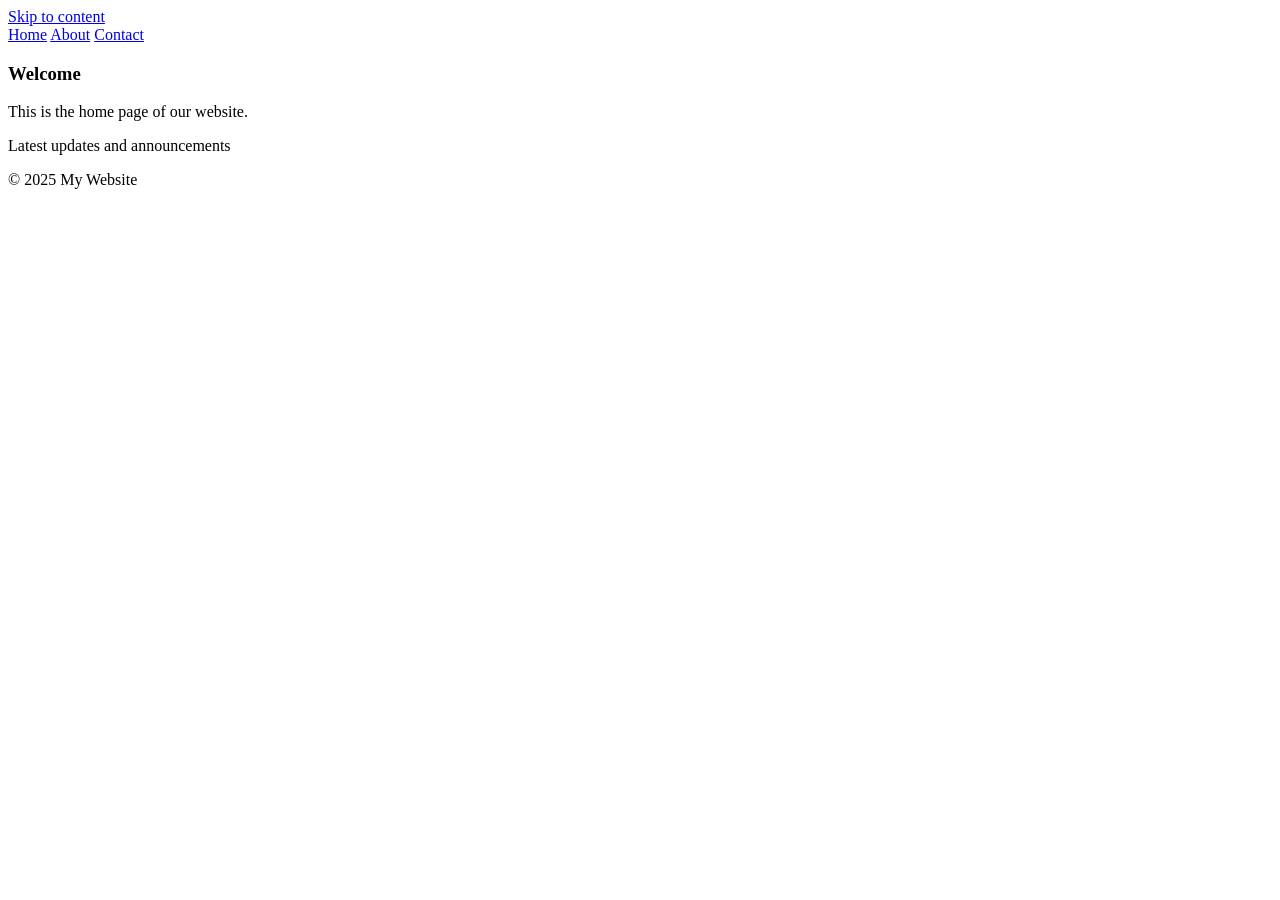
==== index.html @ 4c02ec26 "Task 5" ====
<html lang="en">
  <head>
    <meta charset="UTF-8" />
    <title>Home | My Website</title>

    <meta
      name="description"
      content="Welcome to the home page of My Website."
    />
    <link rel="canonical" href="https://example.com/index.html" />

    <meta property="og:title" content="My Website" />
    <meta
      property="og:description"
      content="Learn more about our services and team."
    />
    <meta property="og:image" content="og-image.jpg" />
  </head>

  <body>
    <a href="#content">Skip to content</a>

    <header>
      <nav>
        <a href="index.html">Home</a>
        <a href="about.html">About</a>
        <a href="contact.html">Contact</a>
      </nav>
    </header>

    <main id="content">
      <section>
        <article>
          <h1>Welcome</h1>
          <p>This is the home page of our website.</p>
        </article>
      </section>

      <aside>
        <p>Latest updates and announcements</p>
      </aside>
    </main>

    <footer>
      <p>© 2025 My Website</p>
    </footer>
  </body>
</html>
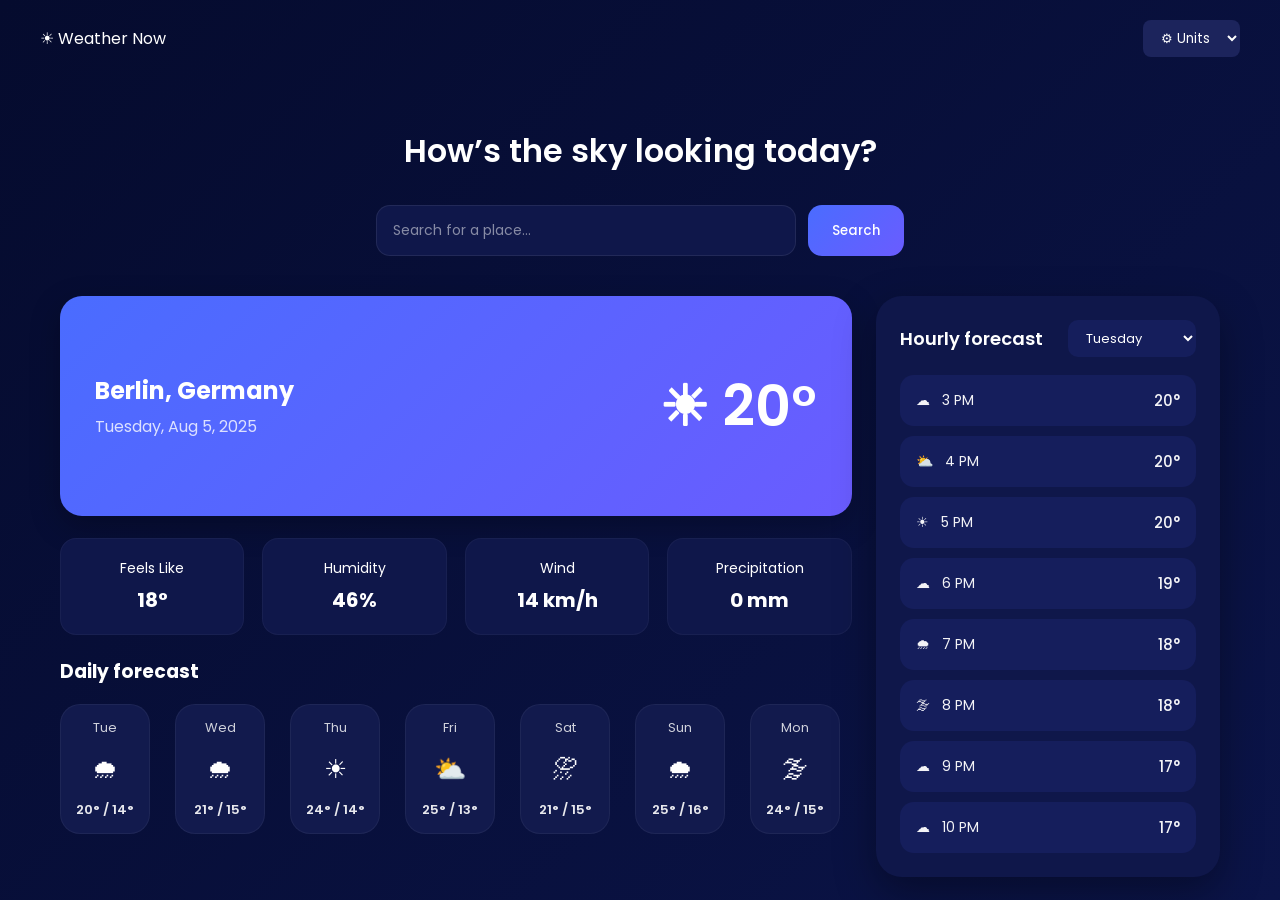
==== commit b6b9d4dd: "fix2" ====
--- a/index.html
+++ b/index.html
@@ -1,48 +1,147 @@
+<!doctype html>
 <html lang="en">
   <head>
     <meta charset="UTF-8" />
-    <title>Home | My Website</title>
+    <meta name="viewport" content="width=device-width, initial-scale=1.0" />
+    <title>Weather Now</title>
 
-    <meta
-      name="description"
-      content="Welcome to the home page of My Website."
+    <link rel="stylesheet" href="style.css" />
+    <link
+      href="https://fonts.googleapis.com/css2?family=Poppins:wght@300;400;600&display=swap"
+      rel="stylesheet"
     />
-    <link rel="canonical" href="https://example.com/index.html" />
-
-    <meta property="og:title" content="My Website" />
-    <meta
-      property="og:description"
-      content="Learn more about our services and team."
-    />
-    <meta property="og:image" content="og-image.jpg" />
   </head>
-
   <body>
-    <a href="#content">Skip to content</a>
-
-    <header>
-      <nav>
-        <a href="index.html">Home</a>
-        <a href="about.html">About</a>
-        <a href="contact.html">Contact</a>
-      </nav>
+    <header class="top-bar">
+      <div class="logo">☀ Weather Now</div>
+      <select class="units-btn">
+        <option>⚙ Units</option>
+      </select>
     </header>
 
-    <main id="content">
-      <section>
-        <article>
-          <h1>Welcome</h1>
-          <p>This is the home page of our website.</p>
-        </article>
+    <main class="container">
+      <h1>How’s the sky looking today?</h1>
+
+      <div class="search-box">
+        <input type="text" placeholder="Search for a place..." />
+        <button>Search</button>
+      </div>
+
+      <section class="content">
+        <!-- LEFT -->
+        <div class="left">
+          <div class="current-weather">
+            <div>
+              <h2>Berlin, Germany</h2>
+              <p>Tuesday, Aug 5, 2025</p>
+            </div>
+            <div class="temp">☀ 20°</div>
+          </div>
+
+          <div class="stats">
+            <div class="card">Feels Like<strong>18°</strong></div>
+            <div class="card">Humidity<strong>46%</strong></div>
+            <div class="card">Wind<strong>14 km/h</strong></div>
+            <div class="card">Precipitation<strong>0 mm</strong></div>
+          </div>
+
+          <div class="daily">
+            <h3>Daily forecast</h3>
+
+            <div class="days">
+              <div class="day">
+                <div class="name">Tue</div>
+                <div class="icon">🌧</div>
+                <div class="temp">20° / 14°</div>
+              </div>
+
+              <div class="day">
+                <div class="name">Wed</div>
+                <div class="icon">🌧</div>
+                <div class="temp">21° / 15°</div>
+              </div>
+
+              <div class="day">
+                <div class="name">Thu</div>
+                <div class="icon">☀</div>
+                <div class="temp">24° / 14°</div>
+              </div>
+
+              <div class="day">
+                <div class="name">Fri</div>
+                <div class="icon">⛅</div>
+                <div class="temp">25° / 13°</div>
+              </div>
+
+              <div class="day">
+                <div class="name">Sat</div>
+                <div class="icon">⛈</div>
+                <div class="temp">21° / 15°</div>
+              </div>
+
+              <div class="day">
+                <div class="name">Sun</div>
+                <div class="icon">🌧</div>
+                <div class="temp">25° / 16°</div>
+              </div>
+
+              <div class="day">
+                <div class="name">Mon</div>
+                <div class="icon">🌫</div>
+                <div class="temp">24° / 15°</div>
+              </div>
+            </div>
+          </div>
+        </div>
+
+        <!-- RIGHT -->
+        <aside class="right">
+          <div class="right-header">
+            <h3>Hourly forecast</h3>
+
+            <select class="day-select">
+              <option>Tuesday</option>
+              <option>Wednesday</option>
+              <option>Thursday</option>
+            </select>
+          </div>
+
+          <ul class="hourly">
+            <li>
+              <div class="time"><span>☁</span>3 PM</div>
+              <span class="deg">20°</span>
+            </li>
+            <li>
+              <div class="time"><span>⛅</span>4 PM</div>
+              <span class="deg">20°</span>
+            </li>
+            <li>
+              <div class="time"><span>☀</span>5 PM</div>
+              <span class="deg">20°</span>
+            </li>
+            <li>
+              <div class="time"><span>☁</span>6 PM</div>
+              <span class="deg">19°</span>
+            </li>
+            <li>
+              <div class="time"><span>🌧</span>7 PM</div>
+              <span class="deg">18°</span>
+            </li>
+            <li>
+              <div class="time"><span>🌫</span>8 PM</div>
+              <span class="deg">18°</span>
+            </li>
+            <li>
+              <div class="time"><span>☁</span>9 PM</div>
+              <span class="deg">17°</span>
+            </li>
+            <li>
+              <div class="time"><span>☁</span>10 PM</div>
+              <span class="deg">17°</span>
+            </li>
+          </ul>
+        </aside>
       </section>
-
-      <aside>
-        <p>Latest updates and announcements</p>
-      </aside>
     </main>
-
-    <footer>
-      <p>© 2025 My Website</p>
-    </footer>
   </body>
 </html>
--- a/style.css
+++ b/style.css
@@ -0,0 +1,267 @@
+* {
+  margin: 0;
+  padding: 0;
+  box-sizing: border-box;
+  font-family: "Poppins", sans-serif;
+}
+
+body {
+  background: linear-gradient(135deg, #050b2e, #0b1448);
+  color: #fff;
+  min-height: 100vh;
+}
+
+/* HEADER */
+.top-bar {
+  display: flex;
+  justify-content: space-between;
+  align-items: center;
+  padding: 20px 40px;
+}
+
+.units-btn {
+  background: #1c245c;
+  color: #fff;
+  border: none;
+  padding: 8px 14px;
+  border-radius: 8px;
+  cursor: pointer;
+}
+
+/* MAIN */
+.container {
+  max-width: 1200px;
+  margin: auto;
+  padding: 20px;
+}
+
+.container h1 {
+  text-align: center;
+  margin: 30px 0;
+  font-weight: 600;
+}
+
+/* SEARCH */
+.search-box {
+  display: flex;
+  justify-content: center;
+  gap: 12px;
+  margin-bottom: 40px;
+}
+
+.search-box input {
+  width: 420px;
+  padding: 14px 16px;
+  border-radius: 14px;
+  border: 1px solid rgba(255, 255, 255, 0.08);
+  outline: none;
+  background: #0f174a;
+  color: #fff;
+  font-size: 14px;
+  transition: 0.3s;
+}
+
+.search-box input::placeholder {
+  color: rgba(255, 255, 255, 0.5);
+}
+
+.search-box input:focus {
+  border-color: #4a6cff;
+  box-shadow: 0 0 0 2px rgba(74, 108, 255, 0.25);
+}
+
+.search-box button {
+  padding: 14px 24px;
+  background: linear-gradient(135deg, #4a6cff, #6a5cff);
+  color: white;
+  border: none;
+  border-radius: 14px;
+  cursor: pointer;
+  font-weight: 500;
+}
+
+/* CONTENT LAYOUT */
+.content {
+  display: grid;
+  grid-template-columns: 2.3fr 1fr;
+  gap: 24px;
+  align-items: stretch;
+}
+
+/* CURRENT WEATHER */
+.current-weather {
+  background: linear-gradient(135deg, #4a6cff, #6a5cff);
+  border-radius: 22px;
+  padding: 35px;
+  display: flex;
+  justify-content: space-between;
+  align-items: center;
+  min-height: 220px;
+  box-shadow: 0 10px 30px rgba(0, 0, 0, 0.25);
+}
+
+.current-weather h2 {
+  font-size: 24px;
+  margin-bottom: 6px;
+}
+
+.current-weather p {
+  opacity: 0.8;
+}
+
+.temp {
+  font-size: 56px;
+  font-weight: 600;
+}
+
+/* STATS */
+.stats {
+  display: grid;
+  grid-template-columns: repeat(4, 1fr);
+  gap: 18px;
+  margin-top: 22px;
+  margin-bottom: 22px;
+}
+
+.card {
+  background: #0f174a;
+  border-radius: 16px;
+  padding: 20px;
+  text-align: center;
+  font-size: 14px;
+  box-shadow: inset 0 0 0 1px rgba(255, 255, 255, 0.04);
+}
+
+.card strong {
+  display: block;
+  margin-top: 6px;
+  font-size: 20px;
+}
+
+.card:hover {
+  transform: translateY(-4px);
+  background: #182272;
+}
+
+/* DAILY SECTION */
+.days {
+  display: flex;
+  gap: 25px;
+  margin-top: 18px;
+}
+
+/* CARD */
+.day {
+  background: #121a4d;
+  border-radius: 20px;
+
+  width: 90px;
+  height: 130px;
+
+  padding: 14px 10px;
+
+  display: flex;
+  flex-direction: column;
+  justify-content: space-between;
+  align-items: center;
+
+  text-align: center;
+
+  box-shadow: inset 0 0 0 1px rgba(255, 255, 255, 0.05);
+  transition: 0.25s ease;
+}
+
+.day:hover {
+  transform: translateY(-4px);
+  background: #182272;
+}
+
+.day .name {
+  font-size: 13px;
+  opacity: 0.8;
+}
+
+.day .icon {
+  font-size: 26px;
+}
+
+.day .temp {
+  font-size: 13px;
+  opacity: 0.9;
+}
+
+/* RIGHT PANEL */
+.right {
+  background: #0f174a;
+  border-radius: 26px;
+  padding: 24px;
+  height: 100%;
+  box-shadow: 0 15px 40px rgba(0, 0, 0, 0.35);
+  display: flex;
+  flex-direction: column;
+}
+
+/* HEADER */
+.right-header {
+  display: flex;
+  justify-content: space-between;
+  align-items: center;
+  margin-bottom: 18px;
+}
+
+.right-header h3 {
+  font-size: 18px;
+  font-weight: 600;
+}
+
+/* DAY SELECT */
+.day-select {
+  background: #151e5c;
+  border: none;
+  color: #fff;
+  padding: 8px 14px;
+  border-radius: 10px;
+  font-size: 13px;
+  outline: none;
+  cursor: pointer;
+}
+
+/* HOURLY LIST */
+.hourly {
+  list-style: none;
+  display: flex;
+  flex-direction: column;
+  gap: 10px; /* مسافة بين الكروت */
+}
+
+/* EACH ROW → شكل كارت */
+.hourly li {
+  display: flex;
+  justify-content: space-between;
+  align-items: center;
+
+  background: #151e5c;
+  padding: 14px 16px;
+  border-radius: 14px;
+
+  font-size: 14px;
+  transition: 0.2s ease;
+}
+
+.hourly li:hover {
+  background: #1b2670;
+  transform: translateY(-1px);
+}
+
+.time {
+  display: flex;
+  align-items: center;
+  gap: 12px;
+  opacity: 0.95;
+}
+
+.deg {
+  font-weight: 500;
+  opacity: 0.95;
+  font-size: 15px;
+}
